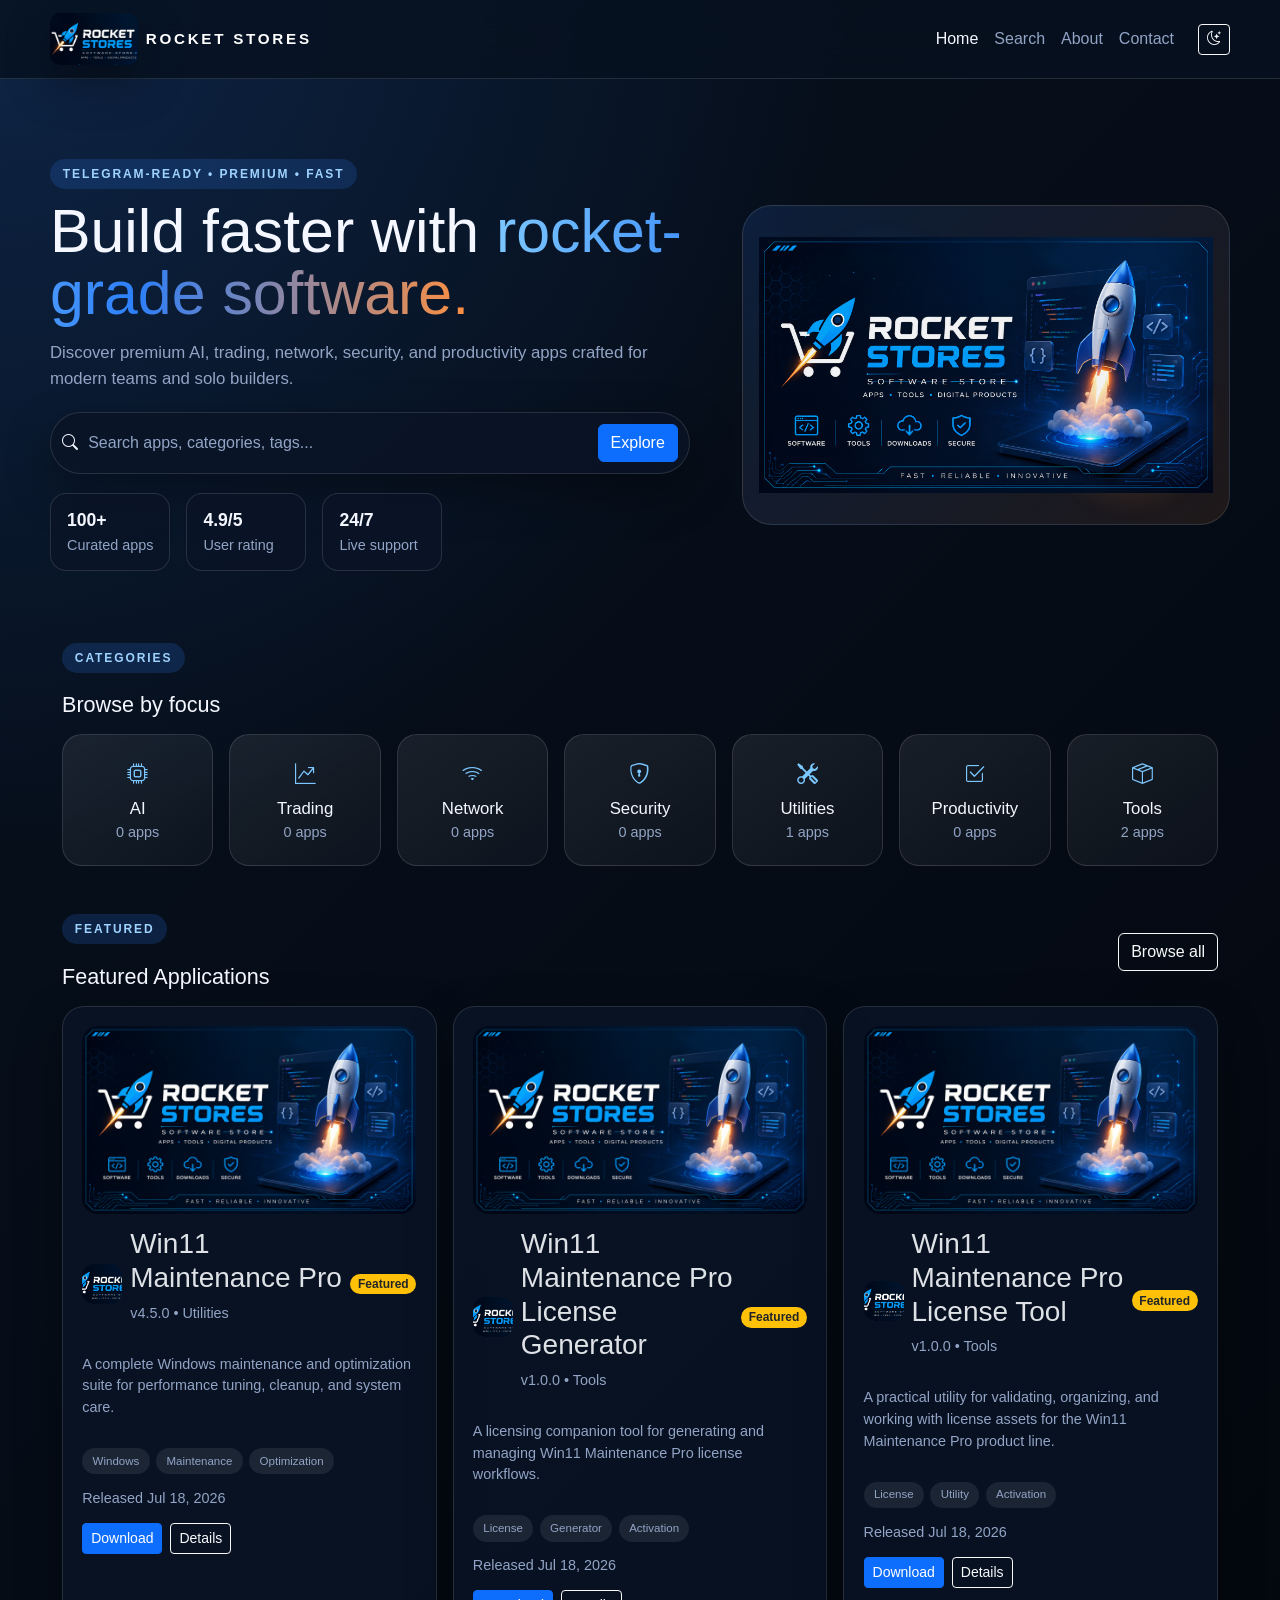
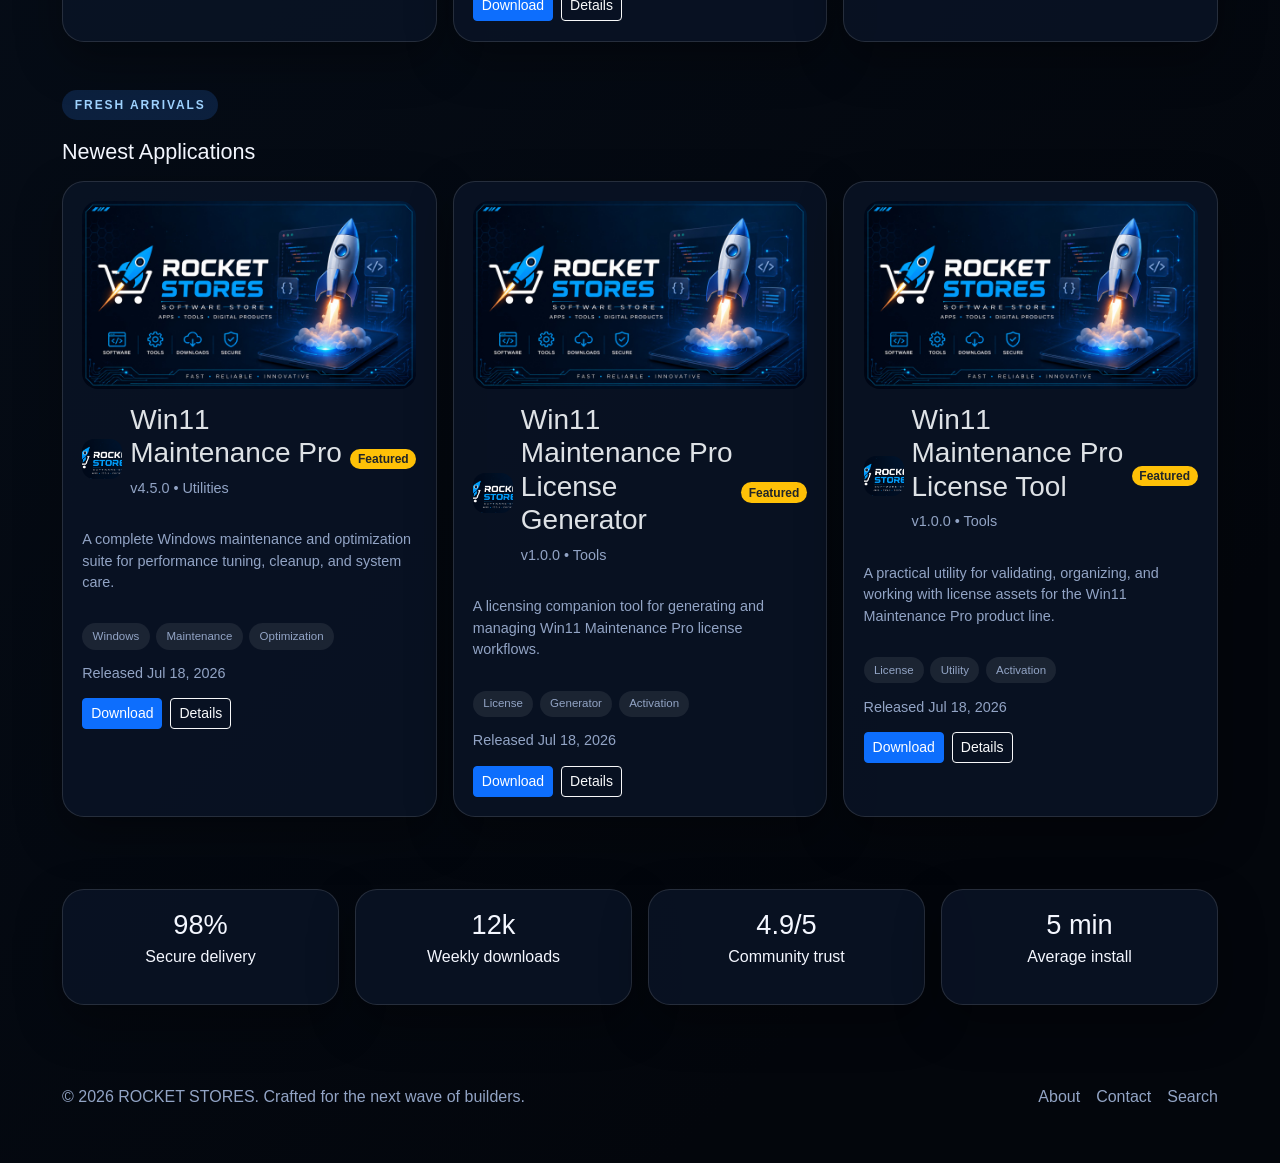
==== index.html @ f1edaea1 "Add files via upload" ====
<!DOCTYPE html>
<html lang="en" data-bs-theme="dark">
  <head>
    <meta charset="UTF-8" />
    <meta name="viewport" content="width=device-width, initial-scale=1.0" />
    <meta name="description" content="ROCKET STORES is a premium futuristic software marketplace for Telegram Web Apps and modern teams." />
    <title>ROCKET STORES | Premium software marketplace</title>
    <link href="https://cdn.jsdelivr.net/npm/bootstrap@5.3.3/dist/css/bootstrap.min.css" rel="stylesheet" />
    <link href="https://cdn.jsdelivr.net/npm/bootstrap-icons@1.11.2/font/bootstrap-icons.min.css" rel="stylesheet" />
    <link rel="stylesheet" href="css/style.css" />
    <link rel="stylesheet" href="css/responsive.css" />
  </head>
  <body>
    <header class="topbar">
      <nav class="container navbar navbar-expand-lg">
        <a class="navbar-brand d-flex align-items-center gap-2" href="index.html" aria-label="ROCKET STORES home">
          <img class="site-logo auto-image" src="images/logo.png" alt="ROCKET STORES logo" />
          <span>ROCKET STORES</span>
        </a>
        <button class="navbar-toggler" type="button" data-bs-toggle="collapse" data-bs-target="#mainNav" aria-controls="mainNav" aria-expanded="false" aria-label="Toggle navigation">
          <span class="navbar-toggler-icon"></span>
        </button>
        <div class="collapse navbar-collapse" id="mainNav">
          <ul class="navbar-nav ms-auto me-3">
            <li class="nav-item"><a class="nav-link active" href="index.html">Home</a></li>
            <li class="nav-item"><a class="nav-link" href="search.html">Search</a></li>
            <li class="nav-item"><a class="nav-link" href="about.html">About</a></li>
            <li class="nav-item"><a class="nav-link" href="contact.html">Contact</a></li>
          </ul>
          <button class="btn btn-outline-light btn-sm theme-toggle" type="button" aria-label="Toggle theme">
            <i class="bi bi-moon-stars"></i>
          </button>
        </div>
      </nav>
    </header>

    <main>
      <section class="container hero-section">
        <div class="hero-copy">
          <span class="chip">Telegram-ready • Premium • Fast</span>
          <h1>Build faster with <span class="text-gradient">rocket-grade software.</span></h1>
          <p>Discover premium AI, trading, network, security, and productivity apps crafted for modern teams and solo builders.</p>
          <form class="hero-search" role="search" aria-label="Search applications">
            <i class="bi bi-search"></i>
            <input id="homeSearch" type="search" placeholder="Search apps, categories, tags..." />
            <button class="btn btn-primary" type="submit">Explore</button>
          </form>
          <div class="hero-meta">
            <div>
              <strong>100+</strong>
              <span>Curated apps</span>
            </div>
            <div>
              <strong>4.9/5</strong>
              <span>User rating</span>
            </div>
            <div>
              <strong>24/7</strong>
              <span>Live support</span>
            </div>
          </div>
        </div>
        <div class="hero-visual" aria-hidden="true">
          <div class="orb orb-one"></div>
          <div class="orb orb-two"></div>
          <img class="hero-banner-image auto-image" src="images/hero-banner.png" alt="ROCKET STORES hero banner" />
        </div>
      </section>

      <section class="container py-4">
        <div class="section-heading">
          <div>
            <p class="eyebrow">Categories</p>
            <h2>Browse by focus</h2>
          </div>
        </div>
        <div class="categories-grid" id="categoriesGrid"></div>
      </section>

      <section class="container py-4">
        <div class="section-heading">
          <div>
            <p class="eyebrow">Featured</p>
            <h2>Featured Applications</h2>
          </div>
          <a class="btn btn-outline-light" href="search.html">Browse all</a>
        </div>
        <div class="app-grid" id="featuredApps"></div>
      </section>

      <section class="container py-4">
        <div class="section-heading">
          <div>
            <p class="eyebrow">Fresh arrivals</p>
            <h2>Newest Applications</h2>
          </div>
        </div>
        <div class="app-grid" id="newestApps"></div>
      </section>

      <section class="container py-5">
        <div class="stats-grid">
          <div class="stat-card">
            <h3>98%</h3>
            <p>Secure delivery</p>
          </div>
          <div class="stat-card">
            <h3>12k</h3>
            <p>Weekly downloads</p>
          </div>
          <div class="stat-card">
            <h3>4.9/5</h3>
            <p>Community trust</p>
          </div>
          <div class="stat-card">
            <h3>5 min</h3>
            <p>Average install</p>
          </div>
        </div>
      </section>
    </main>

    <footer class="footer">
      <div class="container d-flex flex-column flex-md-row justify-content-between gap-3">
        <p>© <span id="year"></span> ROCKET STORES. Crafted for the next wave of builders.</p>
        <div class="footer-links">
          <a href="about.html">About</a>
          <a href="contact.html">Contact</a>
          <a href="search.html">Search</a>
        </div>
      </div>
    </footer>

    <script src="https://cdn.jsdelivr.net/npm/bootstrap@5.3.3/dist/js/bootstrap.bundle.min.js"></script>
    <script src="js/app.js"></script>
    <script src="js/ui.js"></script>
    <script src="js/telegram.js"></script>
    <script src="js/search.js"></script>
  </body>
</html>
---- css/style.css ----
:root {
  color-scheme: dark;
  --bg: #07111f;
  --panel: rgba(10, 20, 38, 0.82);
  --panel-2: rgba(16, 29, 54, 0.92);
  --text: #f4f7ff;
  --muted: #92a4c5;
  --accent: #2d7ff9;
  --accent-2: #ff8f3f;
  --border: rgba(255, 255, 255, 0.12);
  --shadow: 0 18px 45px rgba(0, 0, 0, 0.35);
}

* { box-sizing: border-box; }
body {
  margin: 0;
  font-family: Inter, Segoe UI, Roboto, Arial, sans-serif;
  background:
    radial-gradient(circle at top left, rgba(45, 127, 249, 0.18), transparent 28%),
    linear-gradient(135deg, var(--bg), #03060c 85%),
    url("images/backgrounds/ambient.png");
  background-size: cover;
  color: var(--text);
  min-height: 100vh;
}
a { color: inherit; text-decoration: none; }
img { max-width: 100%; display: block; }

.topbar {
  position: sticky;
  top: 0;
  z-index: 20;
  backdrop-filter: blur(16px);
  background: rgba(7, 17, 31, 0.78);
  border-bottom: 1px solid var(--border);
}
.navbar-brand { font-weight: 700; letter-spacing: 0.18em; font-size: 0.95rem; }
.site-logo {
  width: auto;
  height: 52px;
  border-radius: 10px;
  object-fit: contain;
  box-shadow: var(--shadow);
}

.brand-mark {
  display: inline-grid;
  place-items: center;
  width: 34px; height: 34px;
  border-radius: 10px;
  background: linear-gradient(135deg, var(--accent), var(--accent-2));
  color: white;
  box-shadow: var(--shadow);
}
.nav-link { color: var(--muted) !important; transition: color 0.2s ease; }
.nav-link:hover, .nav-link.active { color: var(--text) !important; }

.hero-section {
  display: grid;
  gap: 2rem;
  align-items: center;
  padding: 4rem 0 3rem;
}
.hero-copy h1 { font-size: clamp(2rem, 5vw, 3.8rem); line-height: 1.02; margin: 0.7rem 0 1rem; }
.text-gradient { background: linear-gradient(90deg, #7cc7ff, #2d7ff9 45%, #ff8f3f); -webkit-background-clip: text; color: transparent; }
.hero-copy p { color: var(--muted); font-size: 1.05rem; max-width: 640px; }
.chip, .eyebrow {
  display: inline-block;
  padding: 0.38rem 0.8rem;
  border-radius: 999px;
  background: rgba(45, 127, 249, 0.18);
  color: #9fd3ff;
  text-transform: uppercase;
  letter-spacing: 0.16em;
  font-size: 0.75rem;
  font-weight: 700;
}
.hero-search {
  display: flex;
  align-items: center;
  gap: 0.5rem;
  background: var(--panel);
  border: 1px solid var(--border);
  padding: 0.7rem;
  border-radius: 999px;
  box-shadow: var(--shadow);
  max-width: 640px;
  margin-top: 1.3rem;
}
.hero-search input { background: transparent; border: none; color: var(--text); flex: 1; outline: none; }
.hero-search input::placeholder { color: var(--muted); }
.hero-meta { display: flex; flex-wrap: wrap; gap: 1rem; margin-top: 1.2rem; }
.hero-meta > div { background: var(--panel); border: 1px solid var(--border); padding: 0.8rem 1rem; border-radius: 16px; min-width: 120px; }
.hero-meta strong { display: block; font-size: 1.1rem; }
.hero-meta span { color: var(--muted); font-size: 0.9rem; }
.hero-visual { position: relative; min-height: 320px; display: grid; place-items: center; overflow: hidden; border-radius: 30px; background: linear-gradient(135deg, rgba(45,127,249,0.14), rgba(255,143,63,0.1)); border: 1px solid var(--border); }
.orb { position: absolute; border-radius: 50%; filter: blur(10px); opacity: 0.8; }
.orb-one { width: 220px; height: 220px; background: radial-gradient(circle, rgba(45,127,249,0.45), transparent 70%); top: 20px; left: 30px; animation: float 6s ease-in-out infinite; }
.orb-two { width: 180px; height: 180px; background: radial-gradient(circle, rgba(255,143,63,0.4), transparent 70%); bottom: 10px; right: 10px; animation: float 5s ease-in-out infinite reverse; }
.glass-panel { position: relative; z-index: 1; width: min(100%, 360px); padding: 1.4rem; border-radius: 28px; background: linear-gradient(145deg, rgba(255,255,255,0.16), rgba(255,255,255,0.04)); border: 1px solid var(--border); box-shadow: var(--shadow); }
.hero-banner-image {
  position: absolute;
  inset: 0;
  width: 100%;
  height: 100%;
  object-fit: contain;
  object-position: center;
  border-radius: 30px;
  opacity: 0.95;
  filter: saturate(1.1);
  pointer-events: none;
  padding: 1rem;
}
.image-placeholder {
  display: grid;
  place-items: center;
  width: 100%;
  min-height: 140px;
  border-radius: 18px;
  border: 1px dashed rgba(255,255,255,0.24);
  background: linear-gradient(135deg, rgba(45,127,249,0.18), rgba(255,143,63,0.18));
  color: var(--text);
  text-align: center;
  padding: 1rem;
}
.image-placeholder span {
  display: block;
  font-size: 1.1rem;
  font-weight: 700;
  margin-bottom: 0.2rem;
}
.image-placeholder small { color: var(--muted); }

.section-heading { display: flex; justify-content: space-between; align-items: center; gap: 1rem; margin-bottom: 1rem; }
.section-heading h2 { margin: 0.2rem 0 0; font-size: 1.35rem; }
.categories-grid, .app-grid, .stats-grid { display: grid; gap: 1rem; }
.categories-grid { grid-template-columns: repeat(auto-fit, minmax(140px, 1fr)); }
.app-grid { grid-template-columns: repeat(auto-fit, minmax(240px, 1fr)); }
.stats-grid { grid-template-columns: repeat(auto-fit, minmax(180px, 1fr)); }
.card, .stat-card, .detail-sidebar, .search-shell { background: var(--panel); border: 1px solid var(--border); box-shadow: var(--shadow); border-radius: 22px; }
.app-card { padding: 1rem; display: flex; flex-direction: column; gap: 0.85rem; transition: transform 0.25s ease, border-color 0.25s ease; }
.app-card:hover { transform: translateY(-4px); border-color: rgba(45,127,249,0.45); }
.app-card .app-thumb { border-radius: 16px; min-height: 140px; background: linear-gradient(135deg, rgba(45,127,249,0.24), rgba(255,143,63,0.18)); overflow: hidden; }
.app-card .app-thumb img { width: 100%; height: 100%; object-fit: cover; }
.app-icon {
  width: 40px;
  height: 40px;
  border-radius: 12px;
  object-fit: cover;
  flex-shrink: 0;
}
.app-card .app-header { display:flex; justify-content:space-between; align-items:center; gap:0.5rem; }
.badge { border-radius: 999px; }
.tag-row { display:flex; flex-wrap: wrap; gap:0.4rem; }
.tag { padding: 0.28rem 0.65rem; font-size: 0.72rem; border-radius: 999px; background: rgba(255,255,255,0.08); color: var(--muted); }
.meta-line { color: var(--muted); font-size: 0.9rem; }
.footer { padding: 2rem 0 2.4rem; color: var(--muted); }
.footer-links { display:flex; gap:1rem; flex-wrap:wrap; }
.detail-hero img { width: 100%; border-radius: 24px; min-height: 280px; object-fit: cover; background:#0c1731; }
.detail-sidebar, .card { padding: 1.2rem; }
.detail-list { padding-left: 1rem; color: var(--muted); }
.detail-list li { margin-bottom: 0.5rem; }
.category-card {
  padding: 1rem;
  text-align: center;
  border-radius: 20px;
  background: linear-gradient(145deg, rgba(255,255,255,0.08), rgba(255,255,255,0.03));
  border: 1px solid var(--border);
  min-height: 132px;
  display: flex;
  flex-direction: column;
  align-items: center;
  justify-content: center;
  overflow: hidden;
}
.category-card i {
  font-size: 1.3rem;
  color: #7cc7ff;
  margin-bottom: 0.55rem;
  flex-shrink: 0;
}
.category-card h3 {
  margin: 0;
  font-size: clamp(0.95rem, 1.8vw, 1.05rem);
  line-height: 1.2;
  word-break: break-word;
  overflow-wrap: anywhere;
}
.category-card p {
  margin: 0.25rem 0 0;
  color: var(--muted);
  font-size: 0.9rem;
  line-height: 1.3;
  word-break: break-word;
  overflow-wrap: anywhere;
}
.stat-card { padding: 1.2rem; text-align:center; }
.stat-card h3 { font-size: 1.7rem; margin-bottom:0.2rem; }
@keyframes float { 0%,100% { transform:translateY(0);} 50% { transform:translateY(-12px);} }
---- css/responsive.css ----
.container { max-width: 1180px; }
@media (min-width: 768px) {
  .hero-section { grid-template-columns: 1.15fr 0.85fr; padding-top: 5rem; }
}
@media (max-width: 767px) {
  .hero-search { border-radius: 20px; flex-wrap: wrap; }
  .hero-search button { width: 100%; }
  .section-heading { flex-direction: column; align-items: flex-start; }
  .app-grid { grid-template-columns: 1fr; }
}
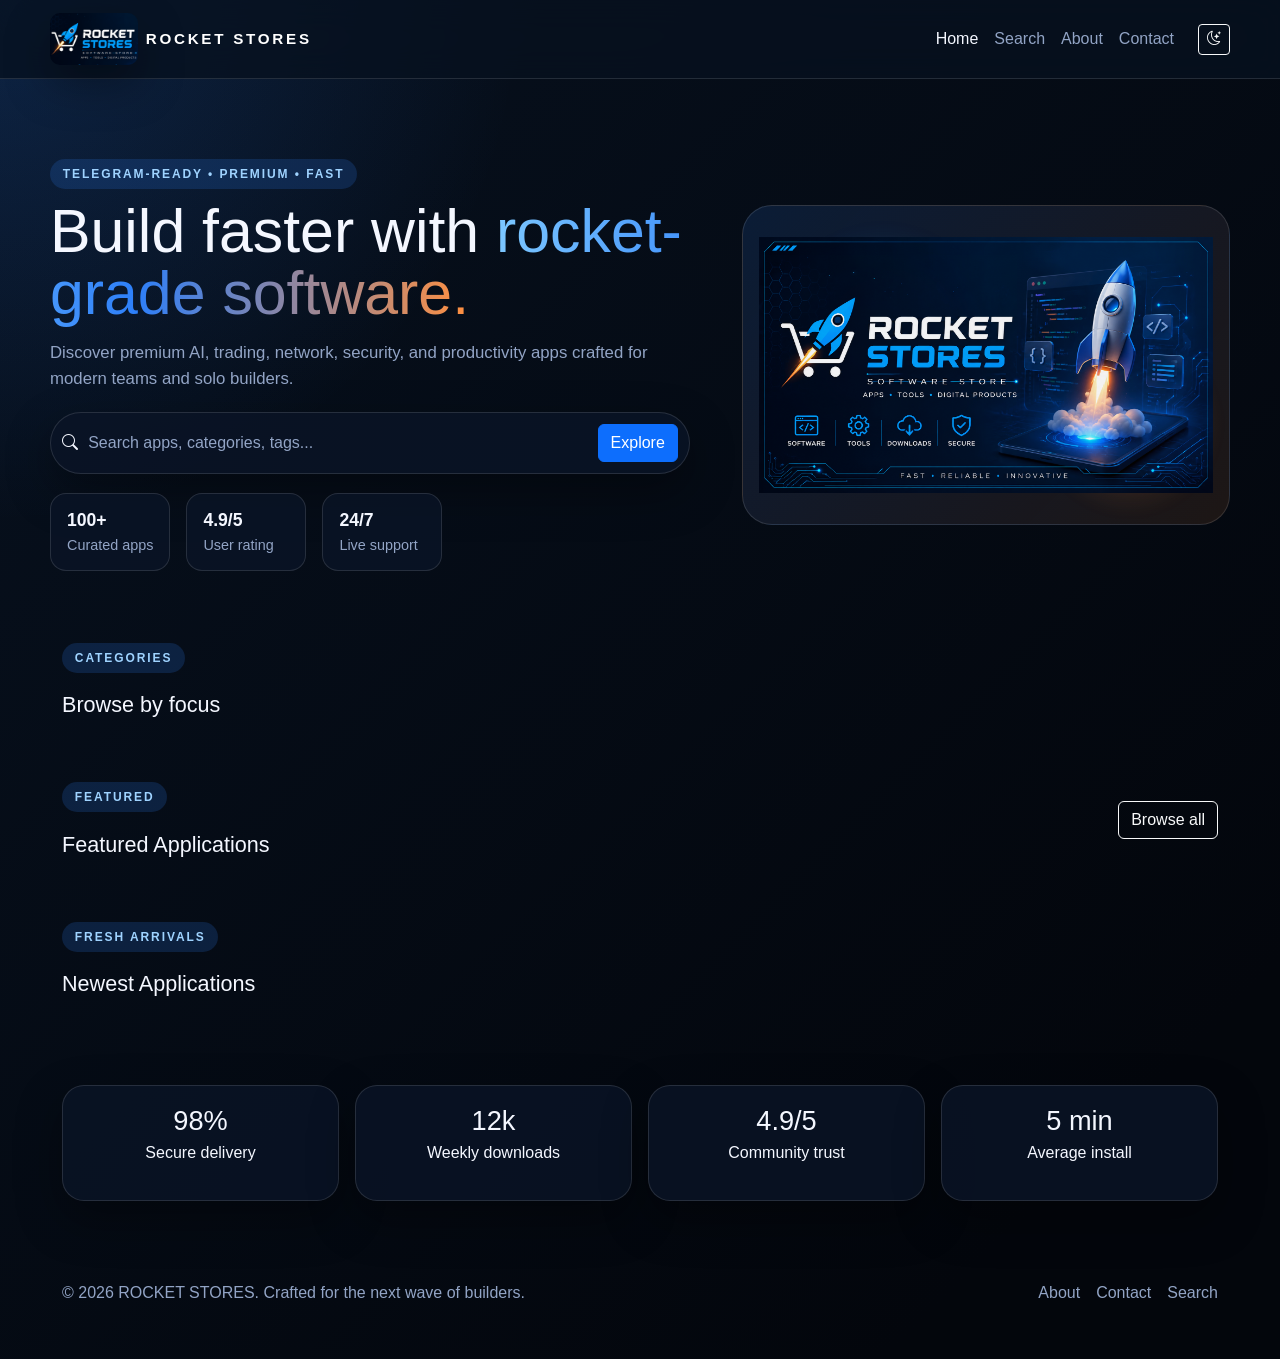
==== commit 2bedc2e8: "Add files via upload" ====
--- a/index.html
+++ b/index.html
@@ -132,6 +132,8 @@
     </footer>
 
     <script src="https://cdn.jsdelivr.net/npm/bootstrap@5.3.3/dist/js/bootstrap.bundle.min.js"></script>
+    <script src="https://telegram.org/js/telegram-web-app.js"></script>
+    <script src="js/config.js"></script>
     <script src="js/app.js"></script>
     <script src="js/ui.js"></script>
     <script src="js/telegram.js"></script>
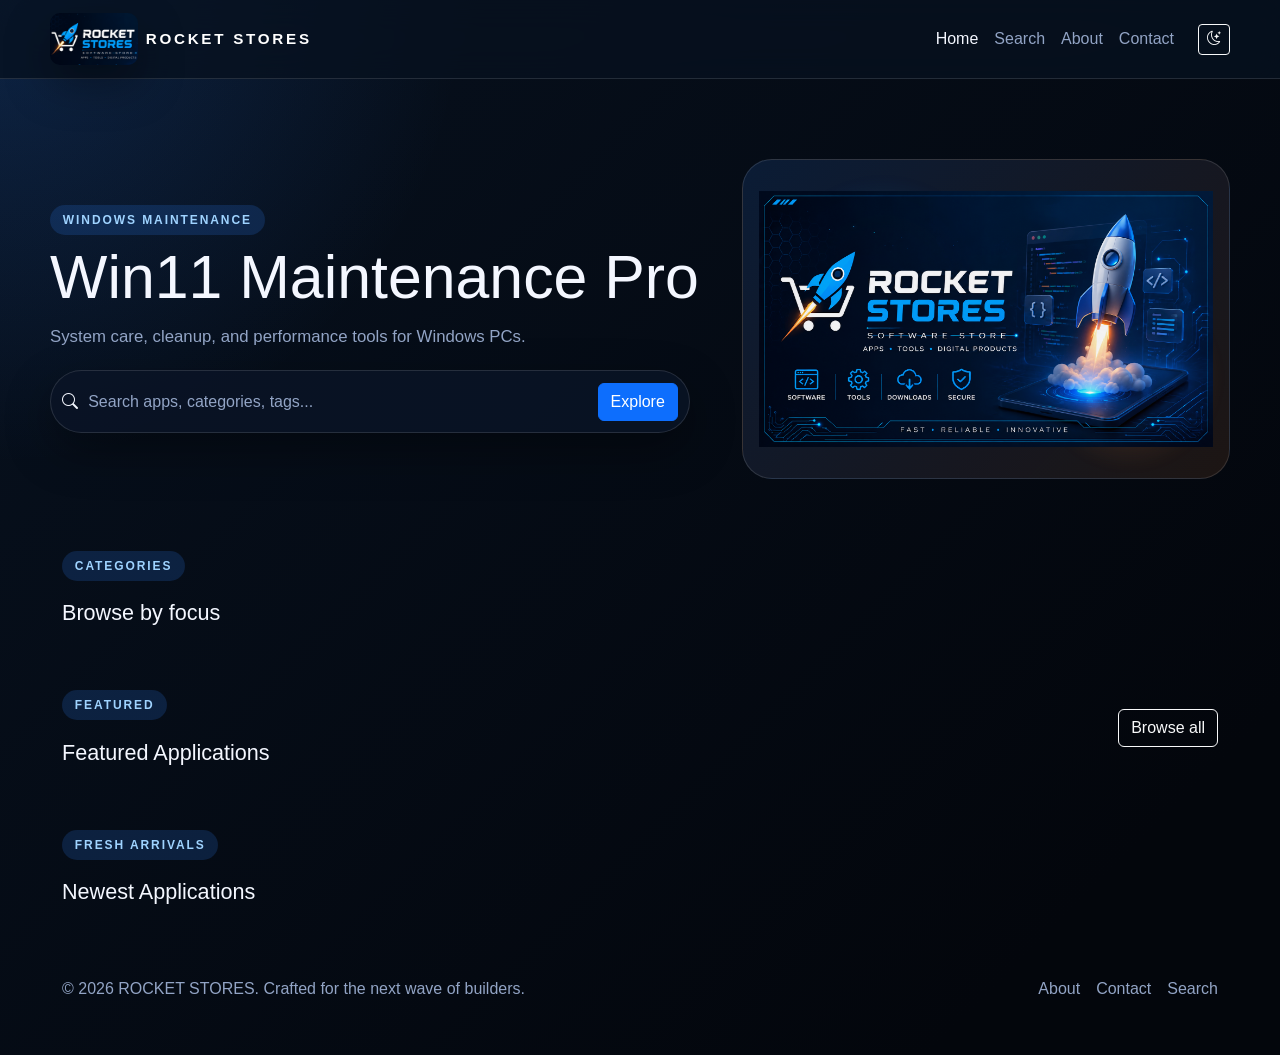
==== commit 04d8c81e: "Update Rocket Store for MaintenancePro 4.5.0" ====
--- a/index.html
+++ b/index.html
@@ -37,28 +37,14 @@
     <main>
       <section class="container hero-section">
         <div class="hero-copy">
-          <span class="chip">Telegram-ready • Premium • Fast</span>
-          <h1>Build faster with <span class="text-gradient">rocket-grade software.</span></h1>
-          <p>Discover premium AI, trading, network, security, and productivity apps crafted for modern teams and solo builders.</p>
+          <span class="chip">Windows maintenance</span>
+          <h1>Win11 Maintenance Pro</h1>
+          <p>System care, cleanup, and performance tools for Windows PCs.</p>
           <form class="hero-search" role="search" aria-label="Search applications">
             <i class="bi bi-search"></i>
             <input id="homeSearch" type="search" placeholder="Search apps, categories, tags..." />
             <button class="btn btn-primary" type="submit">Explore</button>
           </form>
-          <div class="hero-meta">
-            <div>
-              <strong>100+</strong>
-              <span>Curated apps</span>
-            </div>
-            <div>
-              <strong>4.9/5</strong>
-              <span>User rating</span>
-            </div>
-            <div>
-              <strong>24/7</strong>
-              <span>Live support</span>
-            </div>
-          </div>
         </div>
         <div class="hero-visual" aria-hidden="true">
           <div class="orb orb-one"></div>
@@ -98,26 +84,6 @@
         <div class="app-grid" id="newestApps"></div>
       </section>
 
-      <section class="container py-5">
-        <div class="stats-grid">
-          <div class="stat-card">
-            <h3>98%</h3>
-            <p>Secure delivery</p>
-          </div>
-          <div class="stat-card">
-            <h3>12k</h3>
-            <p>Weekly downloads</p>
-          </div>
-          <div class="stat-card">
-            <h3>4.9/5</h3>
-            <p>Community trust</p>
-          </div>
-          <div class="stat-card">
-            <h3>5 min</h3>
-            <p>Average install</p>
-          </div>
-        </div>
-      </section>
     </main>
 
     <footer class="footer">
--- a/css/style.css
+++ b/css/style.css
@@ -17,8 +17,7 @@
   font-family: Inter, Segoe UI, Roboto, Arial, sans-serif;
   background:
     radial-gradient(circle at top left, rgba(45, 127, 249, 0.18), transparent 28%),
-    linear-gradient(135deg, var(--bg), #03060c 85%),
-    url("images/backgrounds/ambient.png");
+    linear-gradient(135deg, var(--bg), #03060c 85%);
   background-size: cover;
   color: var(--text);
   min-height: 100vh;
